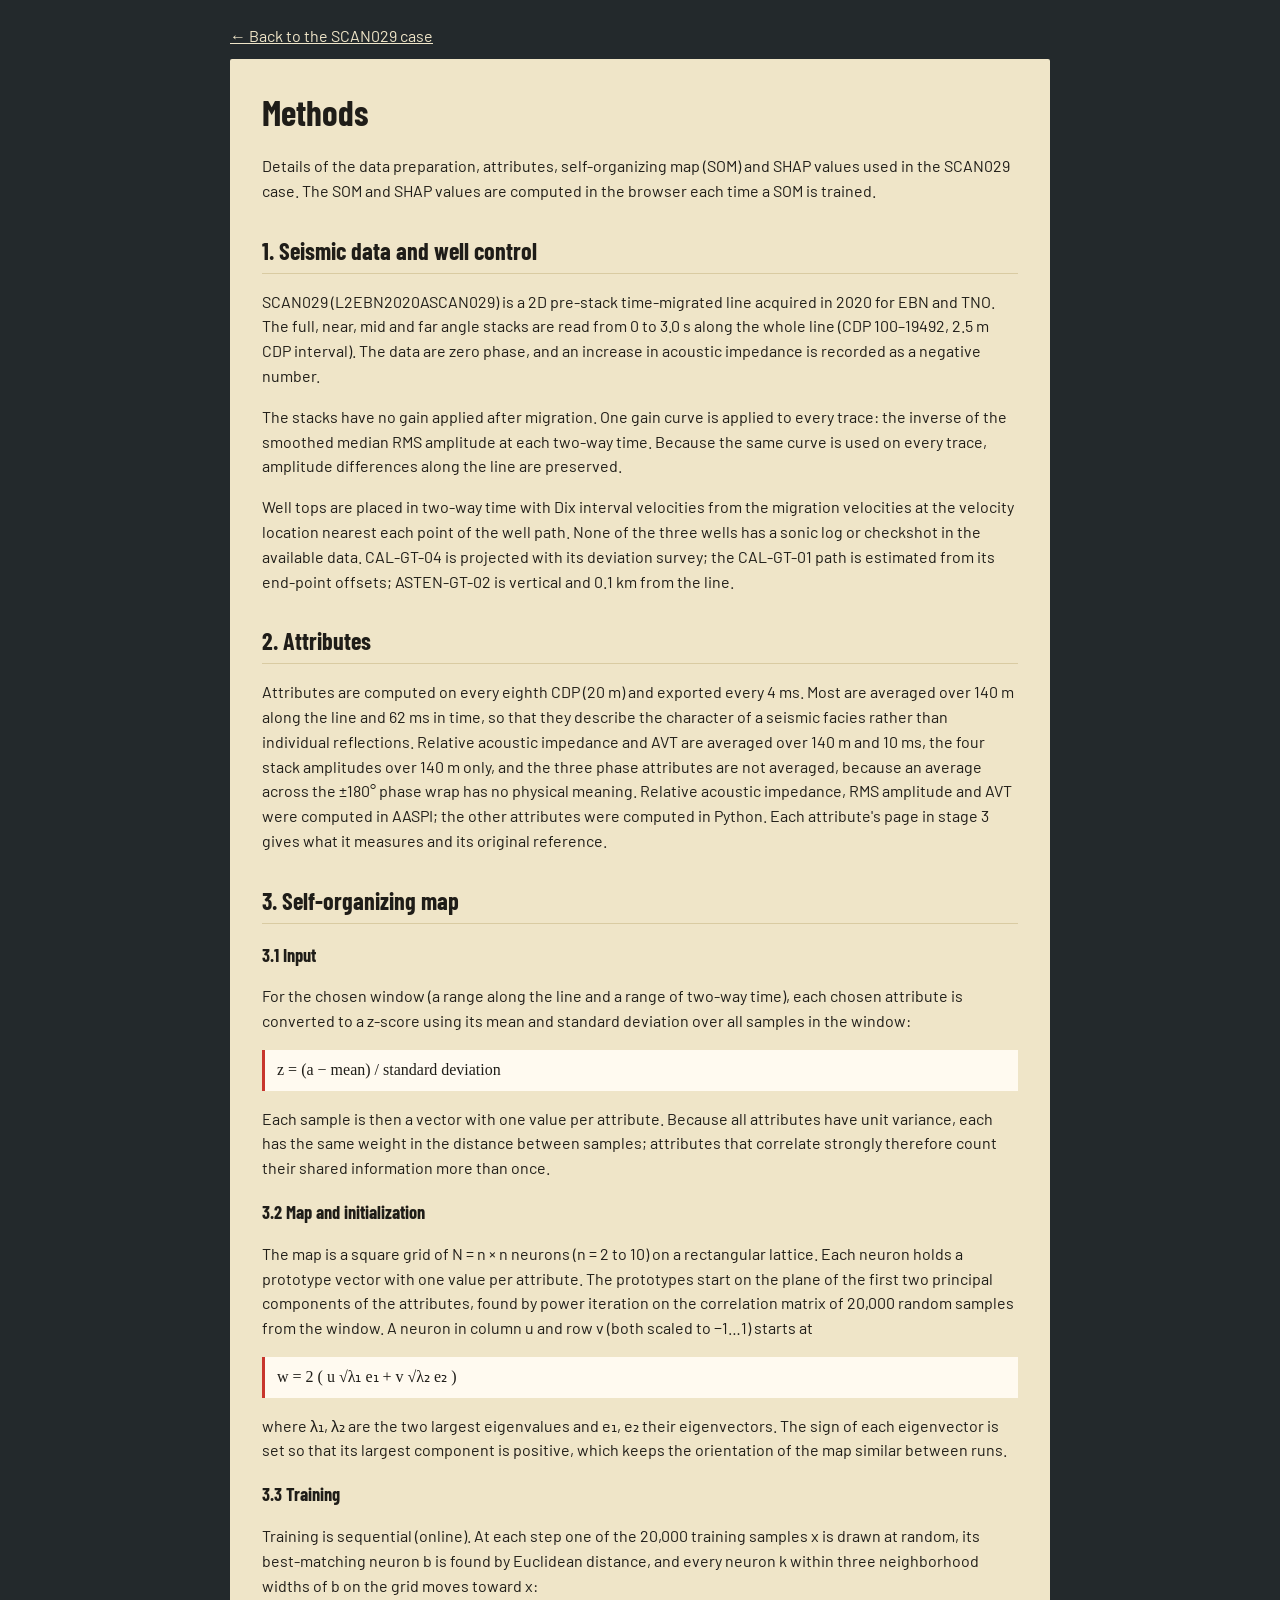
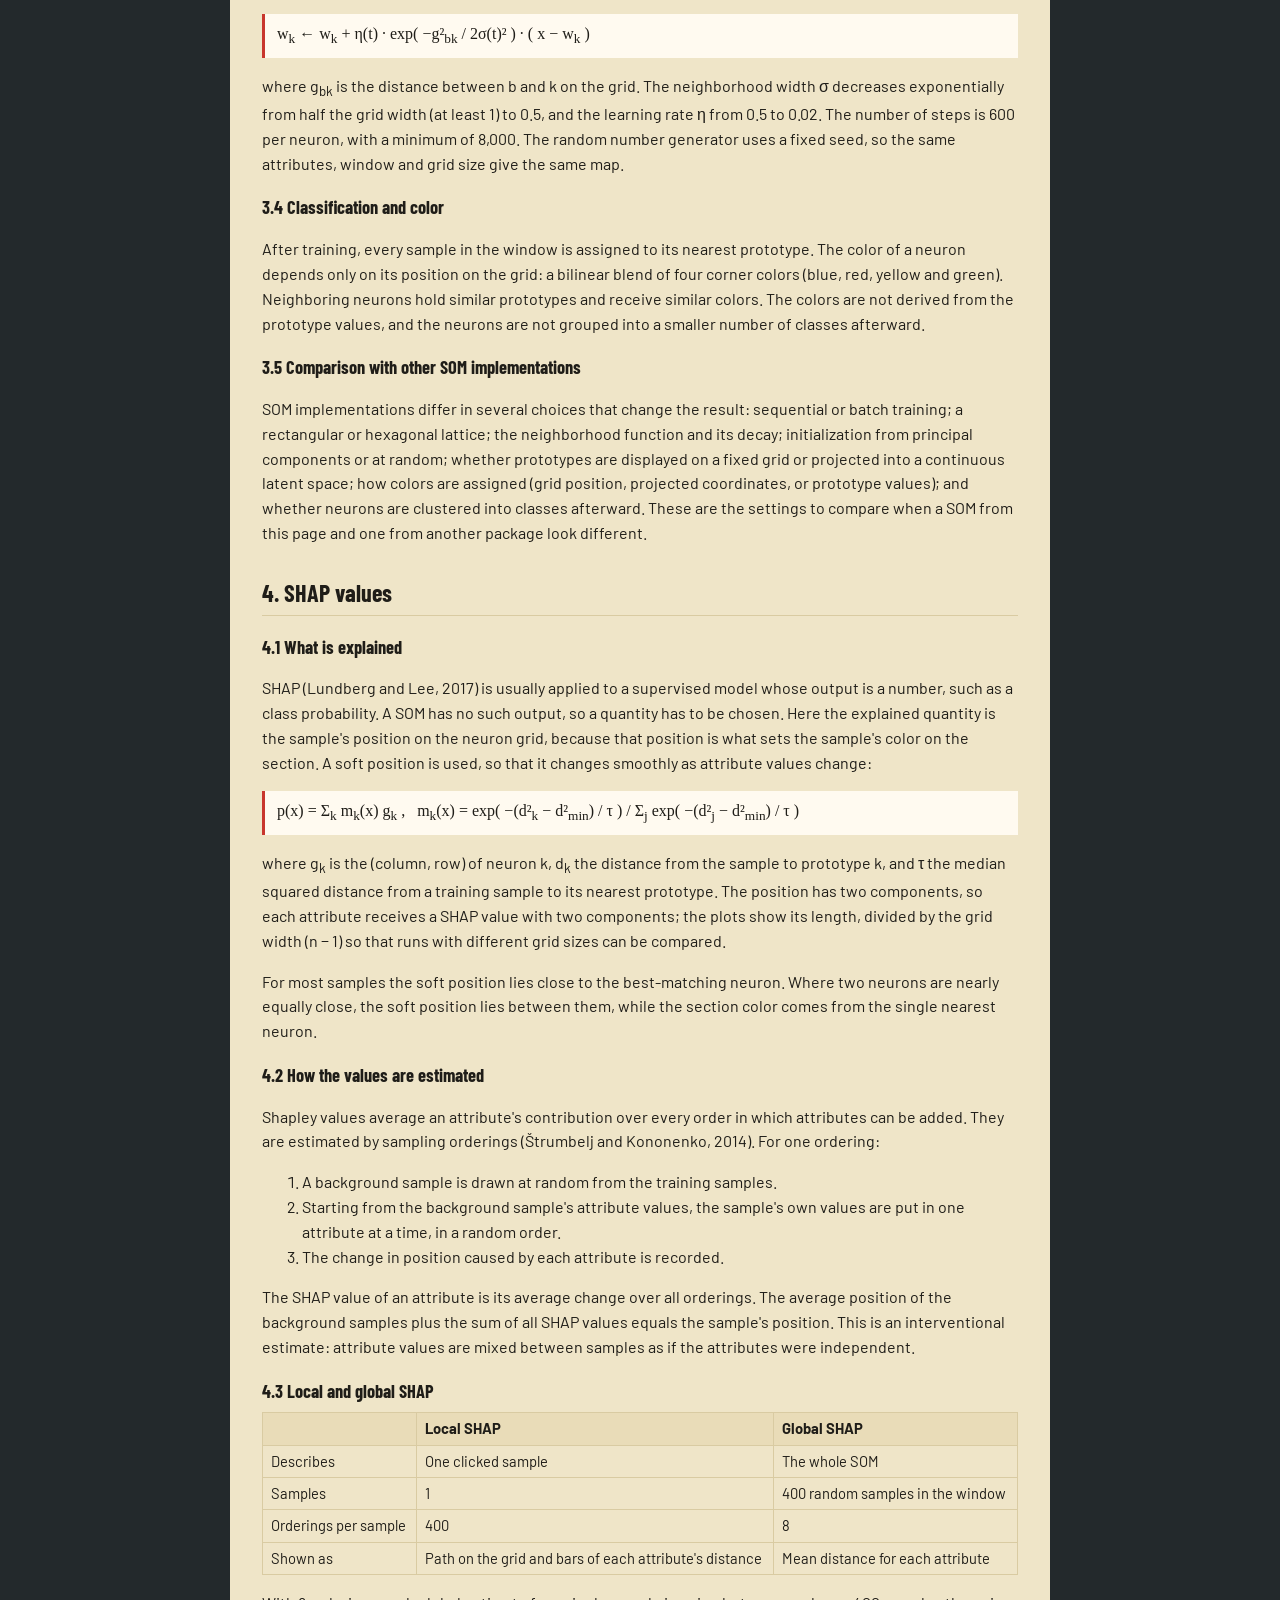
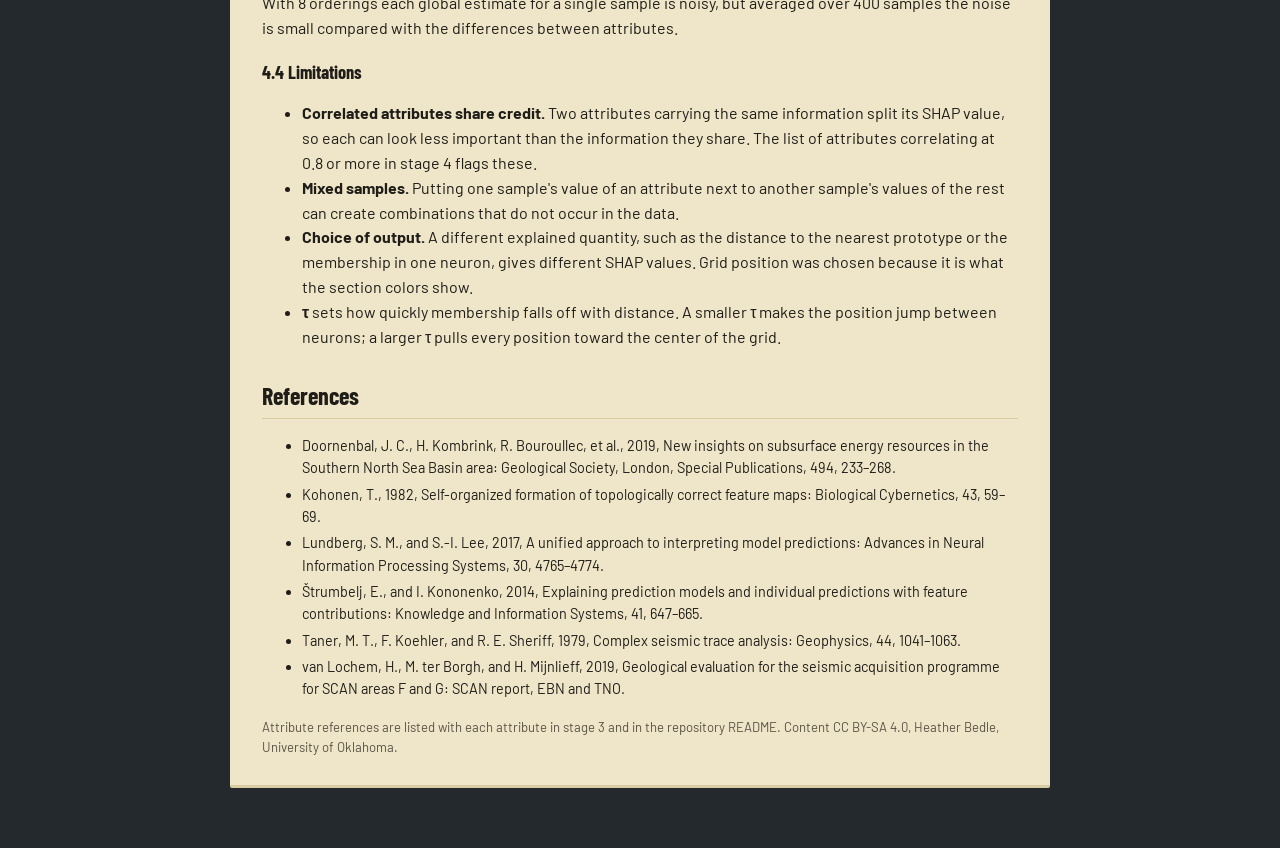
==== methods.html @ 51b0267d "Add files via upload" ====
<!doctype html>
<html lang="en">
<head>
<meta charset="utf-8">
<meta name="viewport" content="width=device-width, initial-scale=1">
<title>Methods · The SCAN029 case</title>
<link rel="preconnect" href="https://fonts.googleapis.com">
<link rel="preconnect" href="https://fonts.gstatic.com" crossorigin>
<link href="https://fonts.googleapis.com/css2?family=Barlow+Condensed:wght@600;700&family=Barlow:wght@400;500;600&display=swap" rel="stylesheet">
<link rel="stylesheet" href="css/style.css">
<style>
  body{background:var(--board)}
  .methods-page{max-width:860px;margin:0 auto;padding:24px 20px 60px}
  .methods-page article{background:var(--paper);color:var(--ink);padding:28px 32px;border-radius:2px;border-bottom:3px solid var(--paper-edge)}
  .methods-page h1{font-family:var(--font-display);font-size:2.2rem;margin:0 0 4px}
  .methods-page h2{font-family:var(--font-display);font-size:1.5rem;margin:30px 0 8px;border-bottom:1px solid var(--paper-edge);padding-bottom:4px}
  .methods-page h3{font-family:var(--font-display);font-size:1.15rem;margin:18px 0 4px}
  .methods-page p,.methods-page li{line-height:1.55}
  .methods-page .eq{font-family:Georgia,serif;background:#fffaf0;border-left:3px solid var(--thread);padding:8px 12px;margin:8px 0;overflow-x:auto}
  .methods-page table{border-collapse:collapse;width:100%;margin:8px 0;font-size:.92rem}
  .methods-page th,.methods-page td{border:1px solid var(--paper-edge);padding:5px 8px;text-align:left;vertical-align:top}
  .methods-page th{background:#e9dcb8}
  .methods-page .back{color:var(--paper);display:inline-block;margin-bottom:12px}
  .methods-page .refs li{font-size:.9rem;margin-bottom:4px}
</style>
</head>
<body>
<main class="methods-page">
<a class="back" href="index.html">← Back to the SCAN029 case</a>
<article>
<h1>Methods</h1>
<p>Details of the data preparation, attributes, self-organizing map (SOM) and SHAP values used in the SCAN029 case. The SOM and SHAP values are computed in the browser each time a SOM is trained.</p>

<h2>1. Seismic data and well control</h2>
<p>SCAN029 (L2EBN2020ASCAN029) is a 2D pre-stack time-migrated line acquired in 2020 for EBN and TNO. The full, near, mid and far angle stacks are read from 0 to 3.0 s along the whole line (CDP 100–19492, 2.5 m CDP interval). The data are zero phase, and an increase in acoustic impedance is recorded as a negative number.</p>
<p>The stacks have no gain applied after migration. One gain curve is applied to every trace: the inverse of the smoothed median RMS amplitude at each two-way time. Because the same curve is used on every trace, amplitude differences along the line are preserved.</p>
<p>Well tops are placed in two-way time with Dix interval velocities from the migration velocities at the velocity location nearest each point of the well path. None of the three wells has a sonic log or checkshot in the available data. CAL-GT-04 is projected with its deviation survey; the CAL-GT-01 path is estimated from its end-point offsets; ASTEN-GT-02 is vertical and 0.1 km from the line.</p>

<h2>2. Attributes</h2>
<p>Attributes are computed on every eighth CDP (20 m) and exported every 4 ms. Most are averaged over 140 m along the line and 62 ms in time, so that they describe the character of a seismic facies rather than individual reflections. Relative acoustic impedance and AVT are averaged over 140 m and 10 ms, the four stack amplitudes over 140 m only, and the three phase attributes are not averaged, because an average across the ±180° phase wrap has no physical meaning. Relative acoustic impedance, RMS amplitude and AVT were computed in AASPI; the other attributes were computed in Python. Each attribute's page in stage 3 gives what it measures and its original reference.</p>

<h2>3. Self-organizing map</h2>
<h3>3.1 Input</h3>
<p>For the chosen window (a range along the line and a range of two-way time), each chosen attribute is converted to a z-score using its mean and standard deviation over all samples in the window:</p>
<p class="eq">z = (a − mean) / standard deviation</p>
<p>Each sample is then a vector with one value per attribute. Because all attributes have unit variance, each has the same weight in the distance between samples; attributes that correlate strongly therefore count their shared information more than once.</p>

<h3>3.2 Map and initialization</h3>
<p>The map is a square grid of N = n × n neurons (n = 2 to 10) on a rectangular lattice. Each neuron holds a prototype vector with one value per attribute. The prototypes start on the plane of the first two principal components of the attributes, found by power iteration on the correlation matrix of 20,000 random samples from the window. A neuron in column u and row v (both scaled to −1…1) starts at</p>
<p class="eq">w = 2 ( u √λ₁ e₁ + v √λ₂ e₂ )</p>
<p>where λ₁, λ₂ are the two largest eigenvalues and e₁, e₂ their eigenvectors. The sign of each eigenvector is set so that its largest component is positive, which keeps the orientation of the map similar between runs.</p>

<h3>3.3 Training</h3>
<p>Training is sequential (online). At each step one of the 20,000 training samples x is drawn at random, its best-matching neuron b is found by Euclidean distance, and every neuron k within three neighborhood widths of b on the grid moves toward x:</p>
<p class="eq">w<sub>k</sub> ← w<sub>k</sub> + η(t) · exp( −g²<sub>bk</sub> / 2σ(t)² ) · ( x − w<sub>k</sub> )</p>
<p>where g<sub>bk</sub> is the distance between b and k on the grid. The neighborhood width σ decreases exponentially from half the grid width (at least 1) to 0.5, and the learning rate η from 0.5 to 0.02. The number of steps is 600 per neuron, with a minimum of 8,000. The random number generator uses a fixed seed, so the same attributes, window and grid size give the same map.</p>

<h3>3.4 Classification and color</h3>
<p>After training, every sample in the window is assigned to its nearest prototype. The color of a neuron depends only on its position on the grid: a bilinear blend of four corner colors (blue, red, yellow and green). Neighboring neurons hold similar prototypes and receive similar colors. The colors are not derived from the prototype values, and the neurons are not grouped into a smaller number of classes afterward.</p>

<h3>3.5 Comparison with other SOM implementations</h3>
<p>SOM implementations differ in several choices that change the result: sequential or batch training; a rectangular or hexagonal lattice; the neighborhood function and its decay; initialization from principal components or at random; whether prototypes are displayed on a fixed grid or projected into a continuous latent space; how colors are assigned (grid position, projected coordinates, or prototype values); and whether neurons are clustered into classes afterward. These are the settings to compare when a SOM from this page and one from another package look different.</p>

<h2>4. SHAP values</h2>
<h3>4.1 What is explained</h3>
<p>SHAP (Lundberg and Lee, 2017) is usually applied to a supervised model whose output is a number, such as a class probability. A SOM has no such output, so a quantity has to be chosen. Here the explained quantity is the sample's position on the neuron grid, because that position is what sets the sample's color on the section. A soft position is used, so that it changes smoothly as attribute values change:</p>
<p class="eq">p(x) = Σ<sub>k</sub> m<sub>k</sub>(x) g<sub>k</sub> ,&nbsp;&nbsp; m<sub>k</sub>(x) = exp( −(d²<sub>k</sub> − d²<sub>min</sub>) / τ ) / Σ<sub>j</sub> exp( −(d²<sub>j</sub> − d²<sub>min</sub>) / τ )</p>
<p>where g<sub>k</sub> is the (column, row) of neuron k, d<sub>k</sub> the distance from the sample to prototype k, and τ the median squared distance from a training sample to its nearest prototype. The position has two components, so each attribute receives a SHAP value with two components; the plots show its length, divided by the grid width (n − 1) so that runs with different grid sizes can be compared.</p>
<p>For most samples the soft position lies close to the best-matching neuron. Where two neurons are nearly equally close, the soft position lies between them, while the section color comes from the single nearest neuron.</p>

<h3>4.2 How the values are estimated</h3>
<p>Shapley values average an attribute's contribution over every order in which attributes can be added. They are estimated by sampling orderings (Štrumbelj and Kononenko, 2014). For one ordering:</p>
<ol>
  <li>A background sample is drawn at random from the training samples.</li>
  <li>Starting from the background sample's attribute values, the sample's own values are put in one attribute at a time, in a random order.</li>
  <li>The change in position caused by each attribute is recorded.</li>
</ol>
<p>The SHAP value of an attribute is its average change over all orderings. The average position of the background samples plus the sum of all SHAP values equals the sample's position. This is an interventional estimate: attribute values are mixed between samples as if the attributes were independent.</p>

<h3>4.3 Local and global SHAP</h3>
<table>
  <tr><th></th><th>Local SHAP</th><th>Global SHAP</th></tr>
  <tr><td>Describes</td><td>One clicked sample</td><td>The whole SOM</td></tr>
  <tr><td>Samples</td><td>1</td><td>400 random samples in the window</td></tr>
  <tr><td>Orderings per sample</td><td>400</td><td>8</td></tr>
  <tr><td>Shown as</td><td>Path on the grid and bars of each attribute's distance</td><td>Mean distance for each attribute</td></tr>
</table>
<p>With 8 orderings each global estimate for a single sample is noisy, but averaged over 400 samples the noise is small compared with the differences between attributes.</p>

<h3>4.4 Limitations</h3>
<ul>
  <li><strong>Correlated attributes share credit.</strong> Two attributes carrying the same information split its SHAP value, so each can look less important than the information they share. The list of attributes correlating at 0.8 or more in stage 4 flags these.</li>
  <li><strong>Mixed samples.</strong> Putting one sample's value of an attribute next to another sample's values of the rest can create combinations that do not occur in the data.</li>
  <li><strong>Choice of output.</strong> A different explained quantity, such as the distance to the nearest prototype or the membership in one neuron, gives different SHAP values. Grid position was chosen because it is what the section colors show.</li>
  <li><strong>τ</strong> sets how quickly membership falls off with distance. A smaller τ makes the position jump between neurons; a larger τ pulls every position toward the center of the grid.</li>
</ul>

<h2>References</h2>
<ul class="refs">
  <li>Doornenbal, J. C., H. Kombrink, R. Bouroullec, et al., 2019, New insights on subsurface energy resources in the Southern North Sea Basin area: Geological Society, London, Special Publications, 494, 233–268.</li>
  <li>Kohonen, T., 1982, Self-organized formation of topologically correct feature maps: Biological Cybernetics, 43, 59–69.</li>
  <li>Lundberg, S. M., and S.-I. Lee, 2017, A unified approach to interpreting model predictions: Advances in Neural Information Processing Systems, 30, 4765–4774.</li>
  <li>Štrumbelj, E., and I. Kononenko, 2014, Explaining prediction models and individual predictions with feature contributions: Knowledge and Information Systems, 41, 647–665.</li>
  <li>Taner, M. T., F. Koehler, and R. E. Sheriff, 1979, Complex seismic trace analysis: Geophysics, 44, 1041–1063.</li>
  <li>van Lochem, H., M. ter Borgh, and H. Mijnlieff, 2019, Geological evaluation for the seismic acquisition programme for SCAN areas F and G: SCAN report, EBN and TNO.</li>
</ul>
<p class="small">Attribute references are listed with each attribute in stage 3 and in the repository README. Content CC BY-SA 4.0, Heather Bedle, University of Oklahoma.</p>
</article>
</main>
<script data-goatcounter="https://hbedle.goatcounter.com/count" async src="//gc.zgo.at/count.js"></script>
</body>
</html>
---- css/style.css ----
:root{
  --board:#23292c; --board-2:#2c3438; --line:#3b4549;
  --paper:#efe5c8; --paper-edge:#d9cba2; --ink:#1f1d18; --ink-soft:#5a5446;
  --thread:#c8362d; --chalk:#dfe6e9; --chalk-dim:#9fb0b6;
  --font-display:"Barlow Condensed","Arial Narrow",Arial,sans-serif;
  --font-body:"Barlow","Helvetica Neue",Arial,sans-serif;
}
*{box-sizing:border-box}
html,body{margin:0;background:var(--board);color:var(--chalk);font-family:var(--font-body);font-size:16px;line-height:1.45}
button,select,input{font:inherit}
[hidden]{display:none!important}
:focus-visible{outline:3px solid #ffd166;outline-offset:2px}

.bar{display:flex;flex-wrap:wrap;align-items:flex-end;justify-content:space-between;gap:12px 24px;padding:14px 20px 10px;border-bottom:1px solid var(--line)}
.case h1{font-family:var(--font-display);font-weight:700;font-size:2rem;line-height:1;margin:0;letter-spacing:.01em}
.case p{margin:4px 0 0;color:var(--chalk-dim);font-size:.95rem}
.stages{display:flex;flex-wrap:wrap;gap:8px}
.tag{position:relative;display:flex;align-items:center;gap:8px;padding:6px 14px 6px 8px;border:0;border-radius:3px 12px 12px 3px;
  background:var(--paper);color:var(--ink);font-family:var(--font-display);font-weight:600;font-size:1.1rem;cursor:pointer;opacity:.62}
.tag span{display:grid;place-items:center;width:1.5em;height:1.5em;border-radius:50%;background:var(--ink);color:var(--paper);font-size:.9rem}
.tag[aria-current="true"]{opacity:1;box-shadow:0 0 0 2px var(--thread)}
.tag[aria-current="true"] span{background:var(--thread)}
.tag:disabled{cursor:not-allowed;opacity:.3}

.board{display:grid;grid-template-columns:minmax(0,1fr) 300px;gap:16px;padding:14px 20px}
.exhibit{min-width:0}
.viewbar{display:flex;flex-wrap:wrap;gap:8px 16px;align-items:center;margin-bottom:8px}
.seg{display:inline-flex;border:1px solid var(--line);border-radius:6px;overflow:hidden}
.seg button{background:transparent;color:var(--chalk);border:0;padding:5px 12px;cursor:pointer}
.seg button[aria-pressed="true"]{background:var(--chalk);color:var(--board)}
.readout{color:var(--chalk-dim);font-size:.9rem;font-variant-numeric:tabular-nums}
.canvaswrap{position:relative;width:100%;aspect-ratio:16/8.2;background:#111}
#section{position:absolute;inset:0;width:100%;height:100%;cursor:crosshair}

.notes{display:flex;flex-direction:column;gap:14px}
.card{position:relative;background:var(--paper);color:var(--ink);padding:18px 16px 14px;border-radius:2px;border-bottom:3px solid var(--paper-edge)}
.card::before{content:"";position:absolute;top:-6px;left:50%;width:12px;height:12px;margin-left:-6px;border-radius:50%;background:var(--thread);box-shadow:0 2px 0 rgba(0,0,0,.35)}
.card h2{font-family:var(--font-display);font-weight:700;font-size:1.5rem;line-height:1.1;margin:0 0 10px}
.card h3{font-family:var(--font-display);font-weight:600;font-size:1.1rem;margin:14px 0 4px}
.card fieldset{border:0;margin:0 0 10px;padding:0;display:grid;gap:4px}
.card label{display:flex;gap:8px;align-items:center}
.card .field{display:grid;gap:4px;margin:8px 0}
.card select{width:100%;padding:5px;border:1px solid var(--ink-soft);background:#fffaf0;color:var(--ink);border-radius:3px}
.card input[type=range]{width:100%;accent-color:var(--thread)}
.big{width:100%;padding:8px;border:2px solid var(--ink);background:transparent;color:var(--ink);border-radius:3px;cursor:pointer;font-weight:600}
.big[aria-pressed="true"]{background:var(--ink);color:var(--paper)}
.small{font-size:.82rem;color:var(--ink-soft);margin:6px 0 0}
.explain{margin:8px 0}
.explain dt{font-weight:600;margin-top:8px}
.explain dd{margin:2px 0 0}
#wiggle,#colorbar{display:block;width:100%;height:auto}
.term{border:0;padding:0;background:none;color:inherit;font:inherit;text-decoration:underline dotted;text-underline-offset:3px;cursor:help}

.presets{display:grid;gap:4px;margin-bottom:6px}
.presets button{text-align:left;padding:6px 8px;border:1px solid var(--ink-soft);background:transparent;color:var(--ink);border-radius:3px;cursor:pointer}
.presets button[aria-checked="true"]{background:var(--ink);color:var(--paper)}
.presets small{display:block;font-size:.75rem;opacity:.8}
.legend{display:grid;gap:6px;margin:8px 0}
.legend .row{display:grid;grid-template-columns:18px 1fr;gap:8px;align-items:center}
.legend .sw{width:18px;height:18px;border-radius:2px}
.legend canvas{width:100%;height:auto;display:block}

.glossary{position:fixed;z-index:10;max-width:320px;background:var(--paper);color:var(--ink);padding:14px 16px;border-radius:3px;box-shadow:0 8px 24px rgba(0,0,0,.45)}
.glossary h3{font-family:var(--font-display);margin:0 0 6px;font-size:1.2rem}
.glossary p{margin:0}
.glossary .close{position:absolute;top:4px;right:8px;border:0;background:none;font-size:1.3rem;cursor:pointer;color:var(--ink)}
.foot{padding:8px 20px 18px;color:var(--chalk-dim);font-size:.8rem}

@media (max-width:900px){
  .board{grid-template-columns:1fr}
  .canvaswrap{aspect-ratio:4/3.4}
}

.row2{display:grid;grid-template-columns:1fr 1fr;gap:6px}
.pick{border-top:1px dashed var(--ink-soft);margin-top:12px;padding-top:4px}
#shapLocal,#shapGlobal,#shapBar{display:block;width:100%;height:auto;background:#fffaf0}

.checks{display:grid;gap:2px;margin-bottom:6px}
.checks .fam{font-weight:600;font-size:.8rem;color:var(--ink-soft);margin-top:6px;text-transform:uppercase;letter-spacing:.04em}
.checks label{font-size:.95rem}
.run{background:var(--thread);border-color:var(--thread);color:#fff;margin-top:6px}
.run:disabled{opacity:.5;cursor:wait}
.progress .bar{height:8px;background:#e0d4b0;border-radius:4px;overflow:hidden;margin-top:8px}
.progress .bar span{display:block;height:100%;width:0;background:var(--thread)}
#somGrid,#somGridVerdict,#shapPath{display:block;width:100%;height:auto;background:#fffaf0}
.runlog{display:grid;gap:4px}
.runlog button{text-align:left;padding:6px 8px;border:1px solid var(--ink-soft);background:transparent;color:var(--ink);border-radius:3px;cursor:pointer;font-size:.85rem}
.runlog button[aria-pressed="true"]{background:var(--ink);color:var(--paper)}
.runlog small{display:block;opacity:.8}
.warn{color:#9d0208}

.chips{display:inline-flex;flex-wrap:wrap;gap:6px}
.chips button{--chip:#fff;border:2px solid var(--chip);background:transparent;color:var(--chip);border-radius:14px;padding:3px 10px;font-size:.85rem;font-weight:600;cursor:pointer}
.chips button[aria-pressed="true"]{background:var(--chip);color:#1f1d18}
.chips button:last-child{--chip:#dfe6e9}

.job{flex:1 1 420px;max-width:760px;font-size:.85rem;line-height:1.35;color:var(--chalk);border-left:3px solid var(--thread);padding:2px 0 2px 10px;margin:0}
.job p{margin:0 0 2px}
.job strong{color:var(--paper)}

.seis{display:inline-flex;gap:6px;align-items:center;color:var(--chalk);font-size:.9rem}
.seis select{background:var(--board-2);color:var(--chalk);border:1px solid var(--line);border-radius:4px;padding:3px}
.seis .term{color:var(--chalk-dim)}

.card input[type=number]{width:100%;padding:4px;border:1px solid var(--ink-soft);background:#fffaf0;color:var(--ink);border-radius:3px}

.events{display:grid;gap:5px;margin:6px 0 10px}
.events button{text-align:left;padding:6px 8px;border:1px solid var(--ink-soft);background:transparent;color:var(--ink);border-radius:3px;cursor:pointer}
.events button[aria-pressed="true"]{background:var(--ink);color:var(--paper)}
.events b{display:block;font-family:var(--font-display);font-size:1rem}
.events small{display:block;font-size:.8rem;line-height:1.3}
.legend-groups{display:grid;gap:3px;margin:6px 0 10px;font-size:.78rem}
.legend-groups .grp{display:grid;grid-template-columns:46px 1fr;gap:6px;align-items:center}
.legend-groups span{display:block;text-align:center;font-weight:700;border-radius:2px;padding:1px 0;color:#10151a}
.ref{margin:8px 0 0}
.ref img{width:100%;height:auto;display:block;border:1px solid var(--paper-edge)}
.ref figcaption{font-size:.75rem;color:var(--ink-soft);margin-top:4px}

.term.help{display:block;margin:0 0 4px;font-size:.8rem;color:#9d0208;text-decoration:underline dotted}
.seg button:disabled{opacity:.5;cursor:default}
.glossary{max-width:380px}

.tag.methods{text-decoration:none;background:transparent;color:var(--paper);border:1px solid var(--paper-edge);opacity:1}
.foot a{color:var(--paper)}
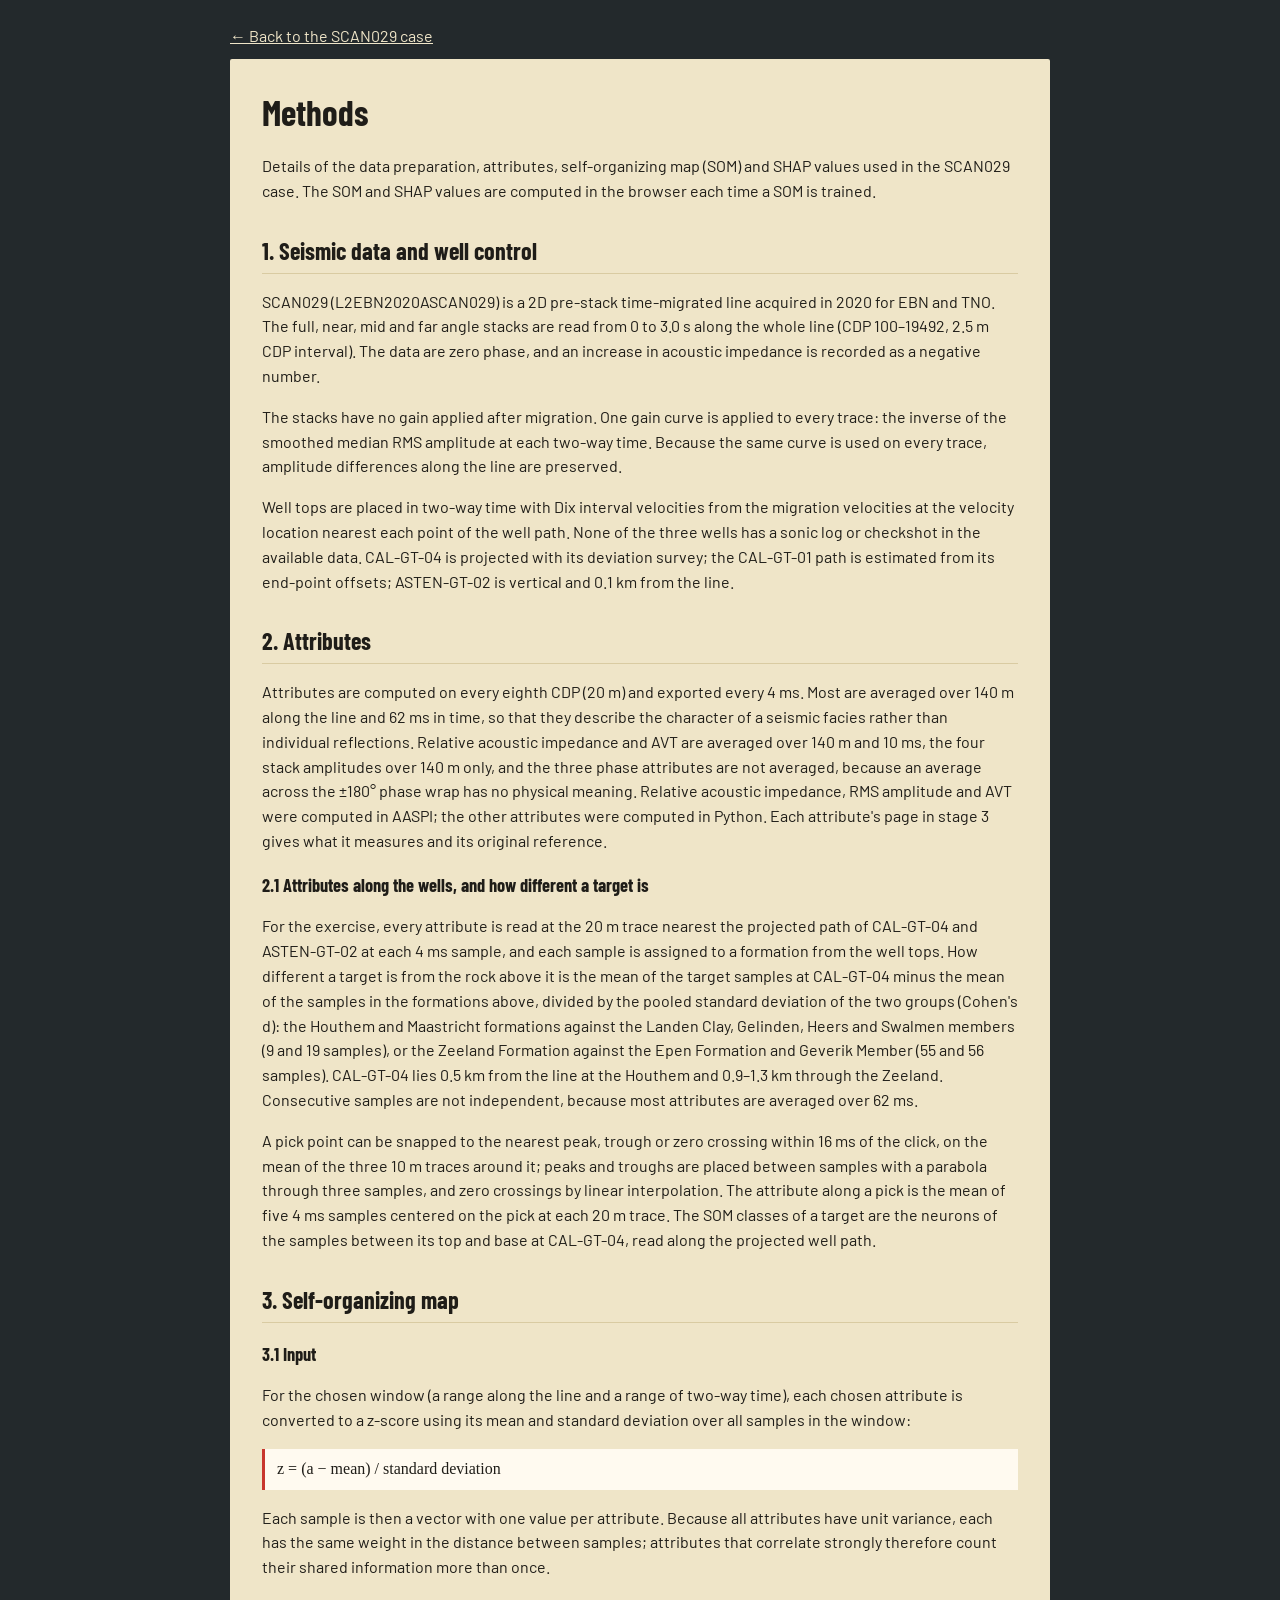
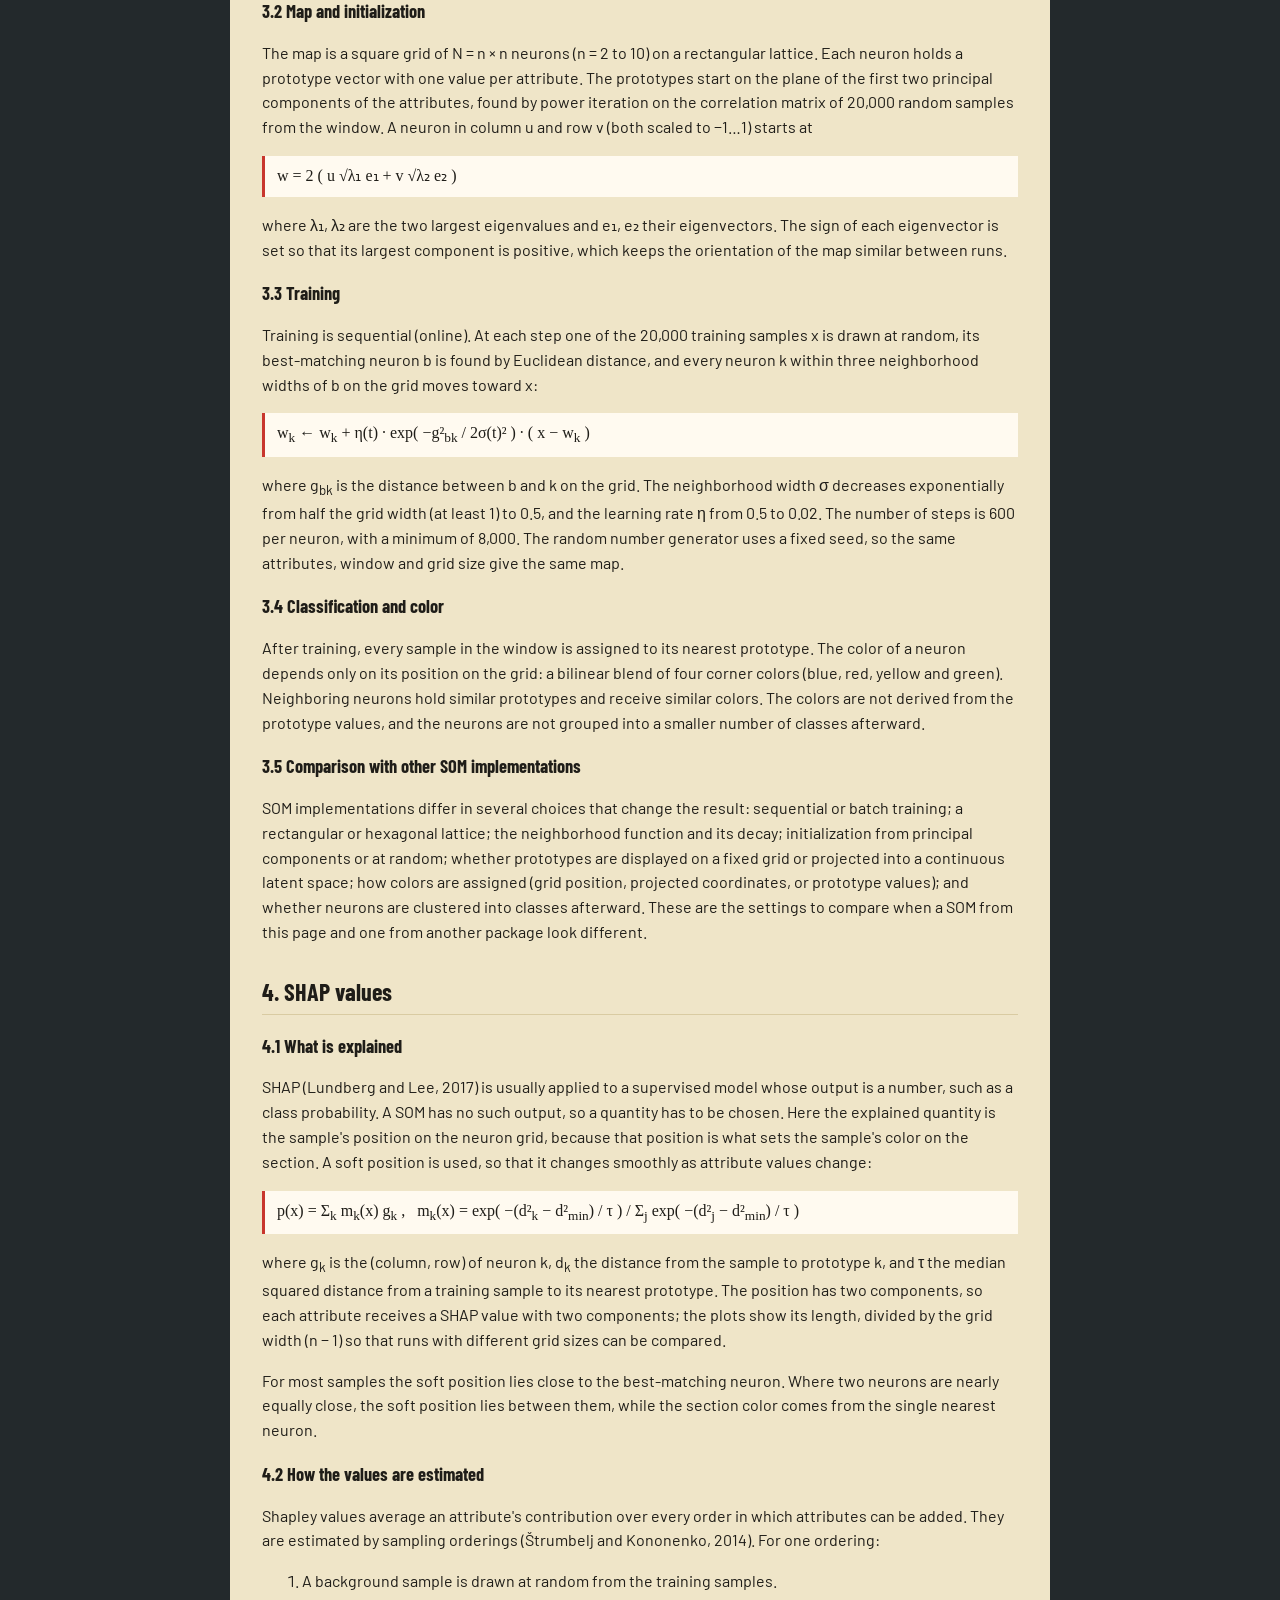
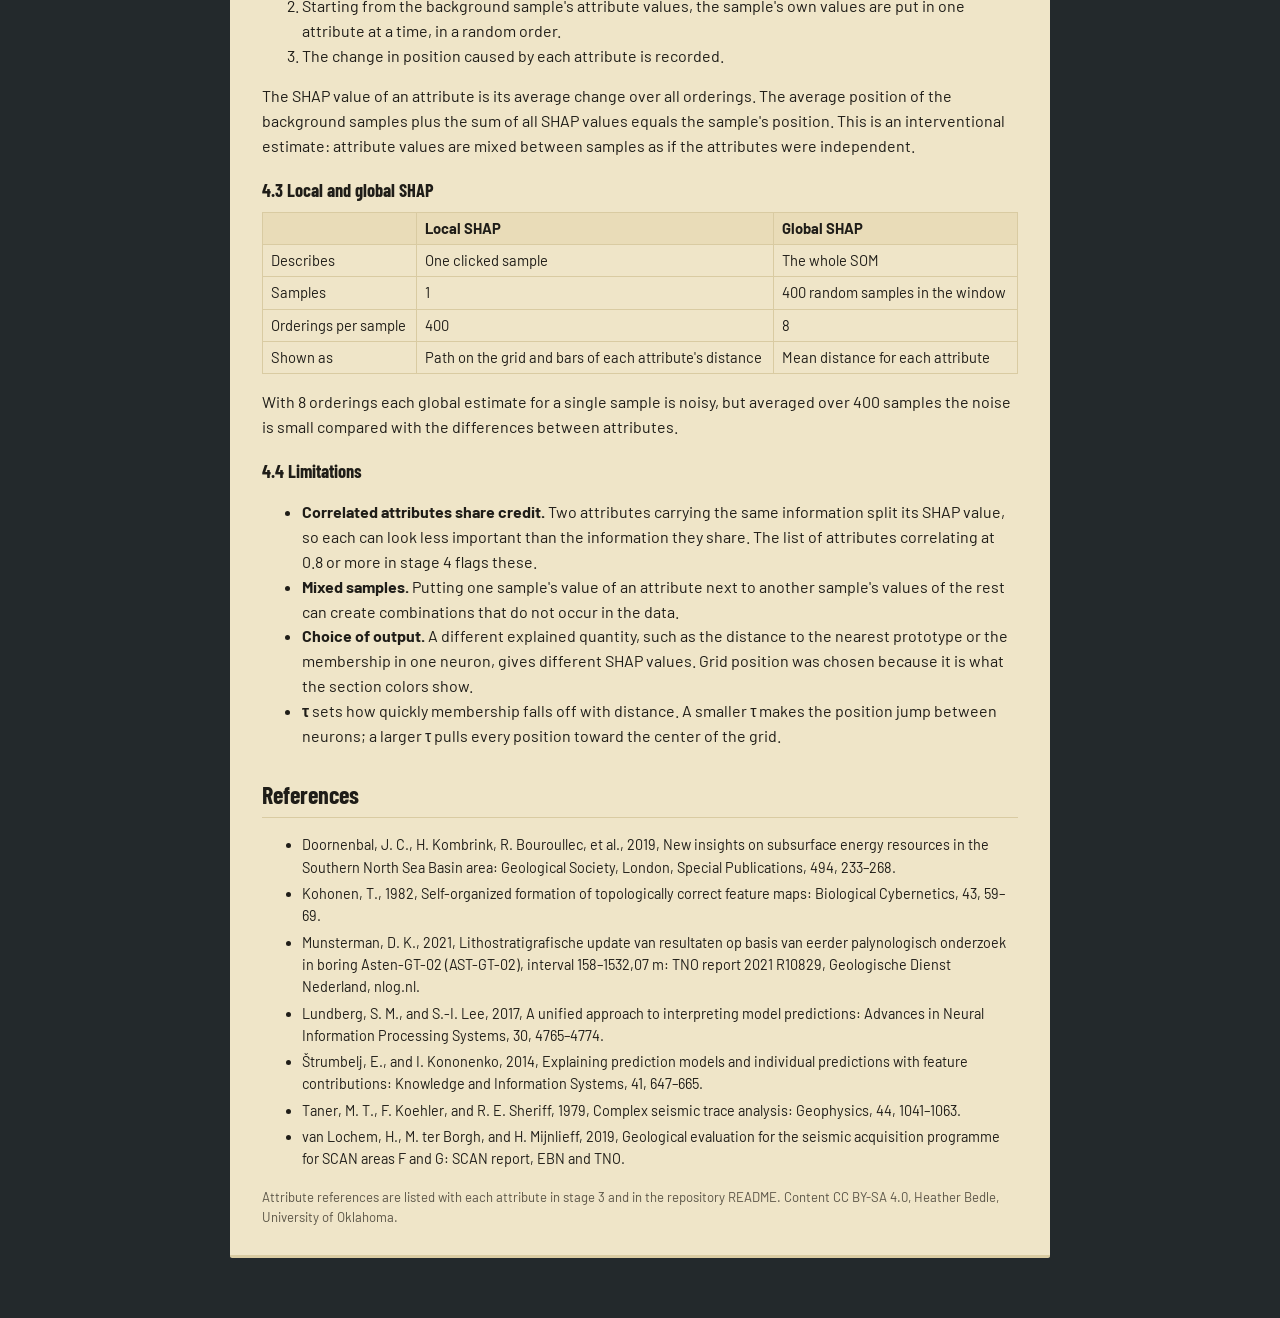
==== commit 0b15f710: "Add files via upload" ====
--- a/methods.html
+++ b/methods.html
@@ -38,6 +38,10 @@
 
 <h2>2. Attributes</h2>
 <p>Attributes are computed on every eighth CDP (20 m) and exported every 4 ms. Most are averaged over 140 m along the line and 62 ms in time, so that they describe the character of a seismic facies rather than individual reflections. Relative acoustic impedance and AVT are averaged over 140 m and 10 ms, the four stack amplitudes over 140 m only, and the three phase attributes are not averaged, because an average across the ±180° phase wrap has no physical meaning. Relative acoustic impedance, RMS amplitude and AVT were computed in AASPI; the other attributes were computed in Python. Each attribute's page in stage 3 gives what it measures and its original reference.</p>
+
+<h3>2.1 Attributes along the wells, and how different a target is</h3>
+<p>For the exercise, every attribute is read at the 20 m trace nearest the projected path of CAL-GT-04 and ASTEN-GT-02 at each 4 ms sample, and each sample is assigned to a formation from the well tops. How different a target is from the rock above it is the mean of the target samples at CAL-GT-04 minus the mean of the samples in the formations above, divided by the pooled standard deviation of the two groups (Cohen's d): the Houthem and Maastricht formations against the Landen Clay, Gelinden, Heers and Swalmen members (9 and 19 samples), or the Zeeland Formation against the Epen Formation and Geverik Member (55 and 56 samples). CAL-GT-04 lies 0.5 km from the line at the Houthem and 0.9–1.3 km through the Zeeland. Consecutive samples are not independent, because most attributes are averaged over 62 ms.</p>
+<p>A pick point can be snapped to the nearest peak, trough or zero crossing within 16 ms of the click, on the mean of the three 10 m traces around it; peaks and troughs are placed between samples with a parabola through three samples, and zero crossings by linear interpolation. The attribute along a pick is the mean of five 4 ms samples centered on the pick at each 20 m trace. The SOM classes of a target are the neurons of the samples between its top and base at CAL-GT-04, read along the projected well path.</p>
 
 <h2>3. Self-organizing map</h2>
 <h3>3.1 Input</h3>
@@ -99,6 +103,7 @@
 <ul class="refs">
   <li>Doornenbal, J. C., H. Kombrink, R. Bouroullec, et al., 2019, New insights on subsurface energy resources in the Southern North Sea Basin area: Geological Society, London, Special Publications, 494, 233–268.</li>
   <li>Kohonen, T., 1982, Self-organized formation of topologically correct feature maps: Biological Cybernetics, 43, 59–69.</li>
+  <li>Munsterman, D. K., 2021, Lithostratigrafische update van resultaten op basis van eerder palynologisch onderzoek in boring Asten-GT-02 (AST-GT-02), interval 158–1532,07 m: TNO report 2021 R10829, Geologische Dienst Nederland, nlog.nl.</li>
   <li>Lundberg, S. M., and S.-I. Lee, 2017, A unified approach to interpreting model predictions: Advances in Neural Information Processing Systems, 30, 4765–4774.</li>
   <li>Štrumbelj, E., and I. Kononenko, 2014, Explaining prediction models and individual predictions with feature contributions: Knowledge and Information Systems, 41, 647–665.</li>
   <li>Taner, M. T., F. Koehler, and R. E. Sheriff, 1979, Complex seismic trace analysis: Geophysics, 44, 1041–1063.</li>
--- a/css/style.css
+++ b/css/style.css
@@ -122,3 +122,32 @@
 
 .tag.methods{text-decoration:none;background:transparent;color:var(--paper);border:1px solid var(--paper-edge);opacity:1}
 .foot a{color:var(--paper)}
+
+/* ---------- three columns: exercise steps on the left, the section in the middle, the stage controls on the right ---------- */
+.board{grid-template-columns:260px minmax(0,1fr) 300px}
+.exercise-col{min-width:0;display:flex;flex-direction:column;gap:14px}
+.exercise-col .card{position:sticky;top:10px;max-height:calc(100vh - 20px);overflow-y:auto}
+.exercise-col .events button small{font-size:.78rem}
+.exercise summary{cursor:pointer;list-style:none}
+.exercise summary::-webkit-details-marker{display:none}
+.exercise summary h2{display:inline}
+.exercise summary::after{content:" ▾";font-size:1rem;color:var(--ink-soft)}
+.exercise[open] summary::after{content:" ▴"}
+.ex-seg{margin:2px 0 10px;border-color:var(--ink-soft)}
+.ex-seg button{color:var(--ink)}
+.ex-seg button[aria-pressed="true"]{background:var(--ink);color:var(--paper)}
+#revealReport p{margin:6px 0}
+#pickProfileWrap{margin-top:8px}
+#pickProfile{display:block;width:100%;height:150px;background:#fffaf0;border-radius:2px}
+.expanel{display:grid;grid-template-columns:minmax(0,1.3fr) minmax(0,1fr);gap:12px;margin-top:10px;color:var(--chalk)}
+.expanel h3{margin:0 0 4px;font-family:var(--font-display)}
+#exWell{display:block;width:100%;height:460px;background:#fffaf0;border-radius:2px}
+#exBars{display:block;width:100%;height:auto;background:#fffaf0;cursor:pointer}
+.expanel .term.help{color:var(--chalk)}
+@media (max-width:1250px){
+  .board{grid-template-columns:minmax(0,1fr) 300px}
+  .exercise-col{grid-column:1 / -1}
+  .exercise-col .card{position:static;max-height:none}
+}
+@media (max-width:900px){ .board{grid-template-columns:1fr} .expanel{grid-template-columns:1fr} }
+.expanel .small{color:var(--chalk-dim)}
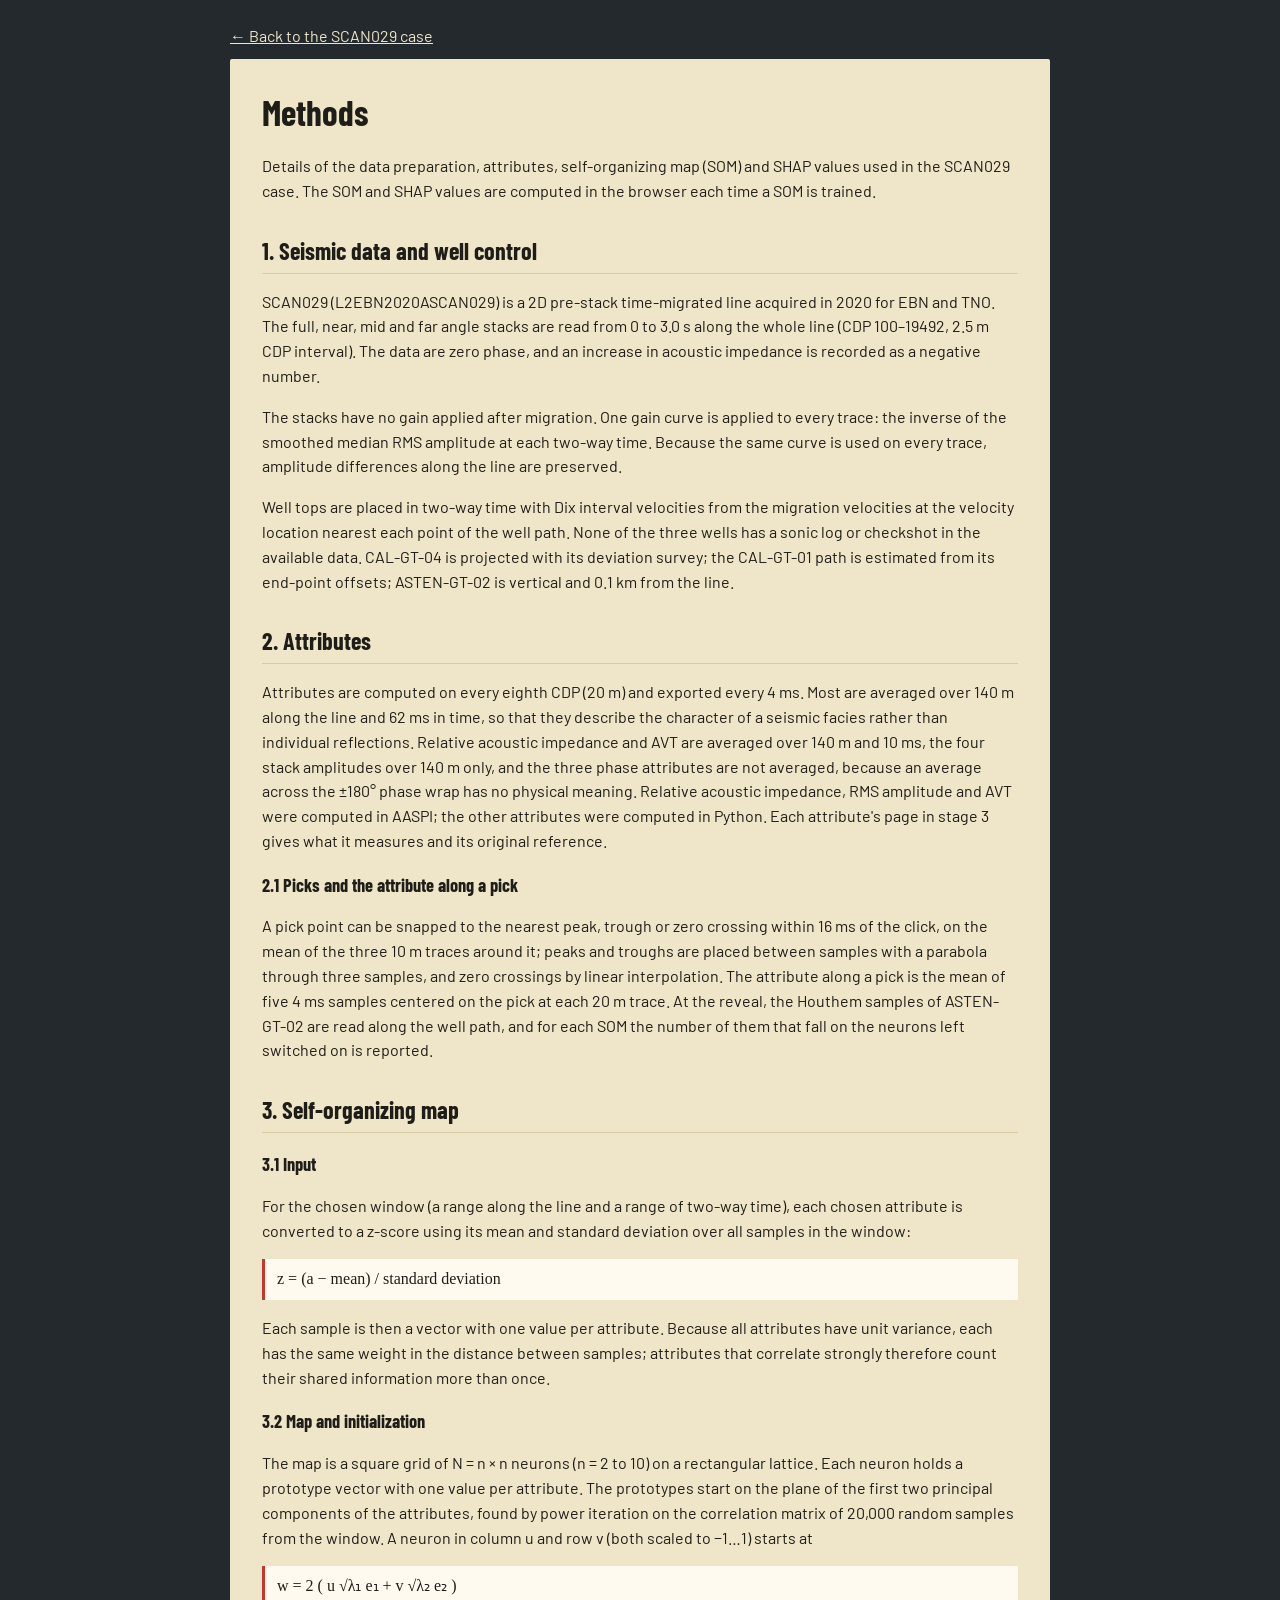
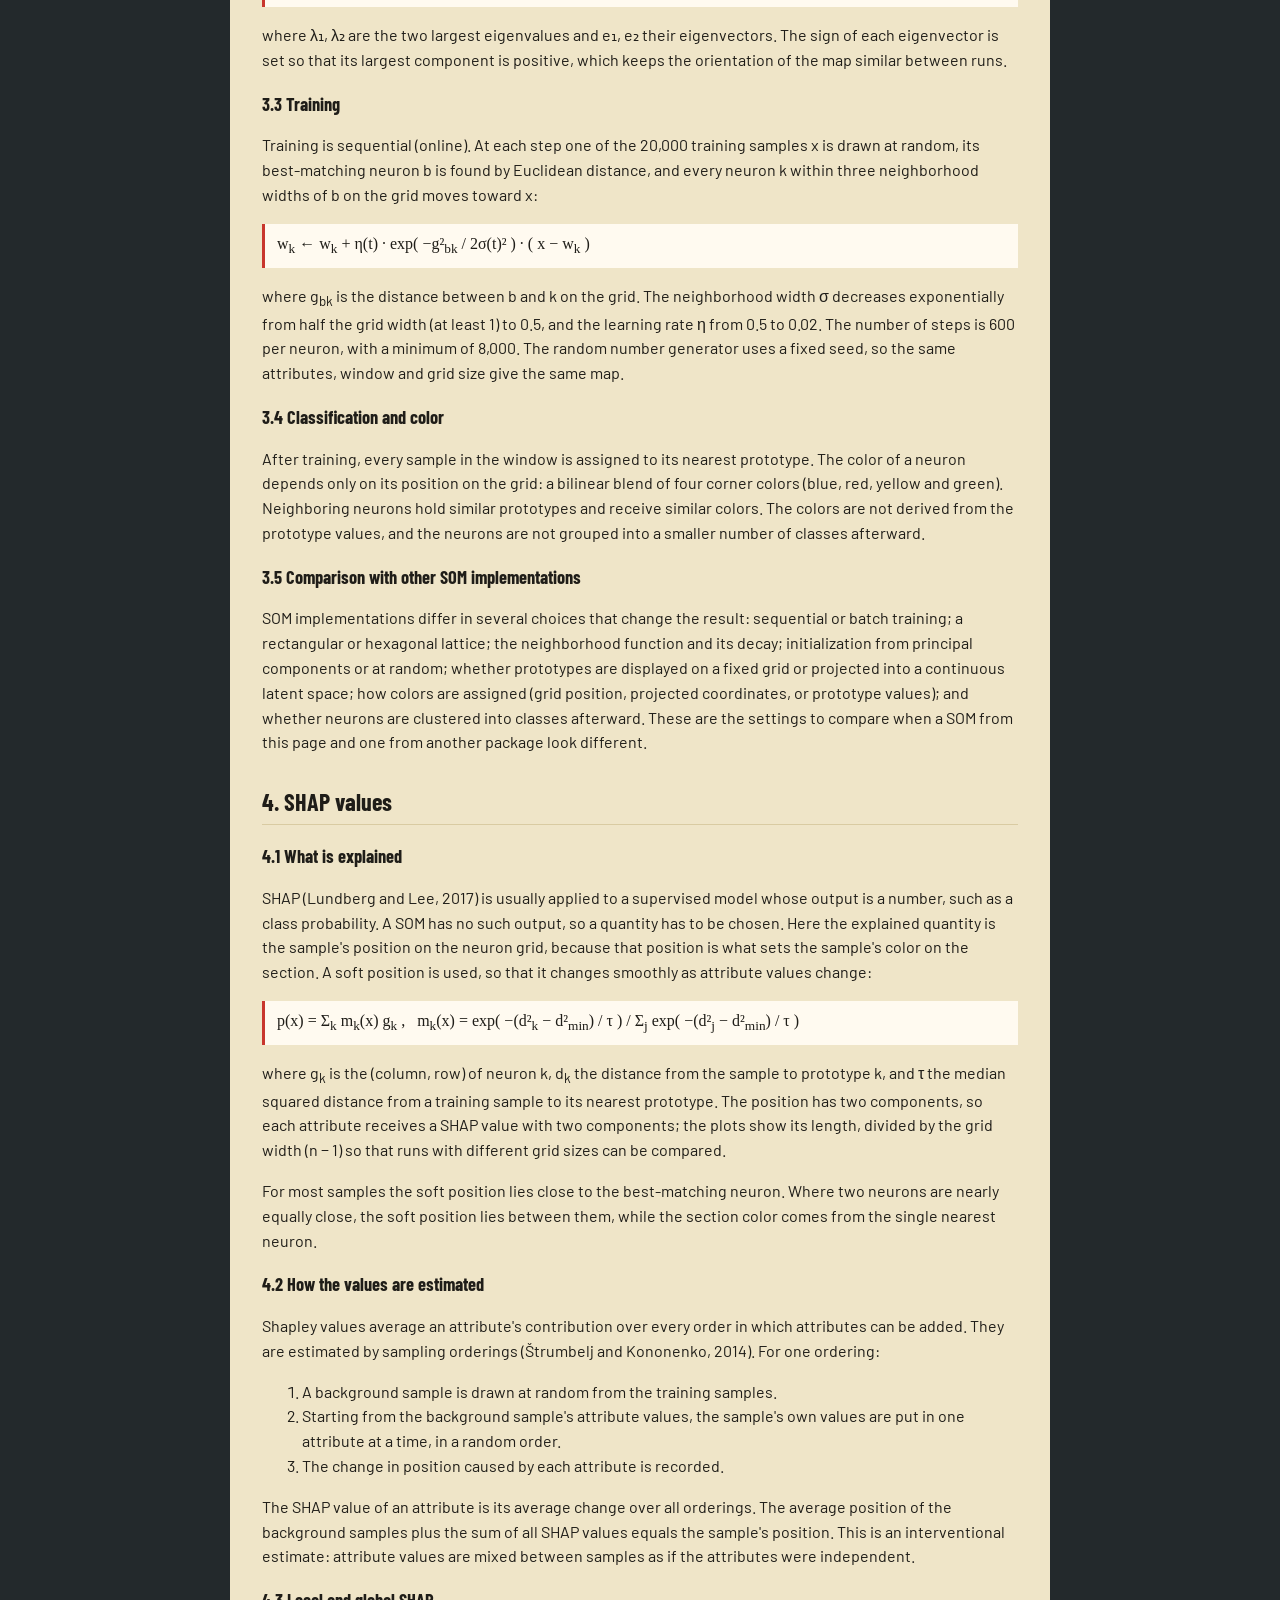
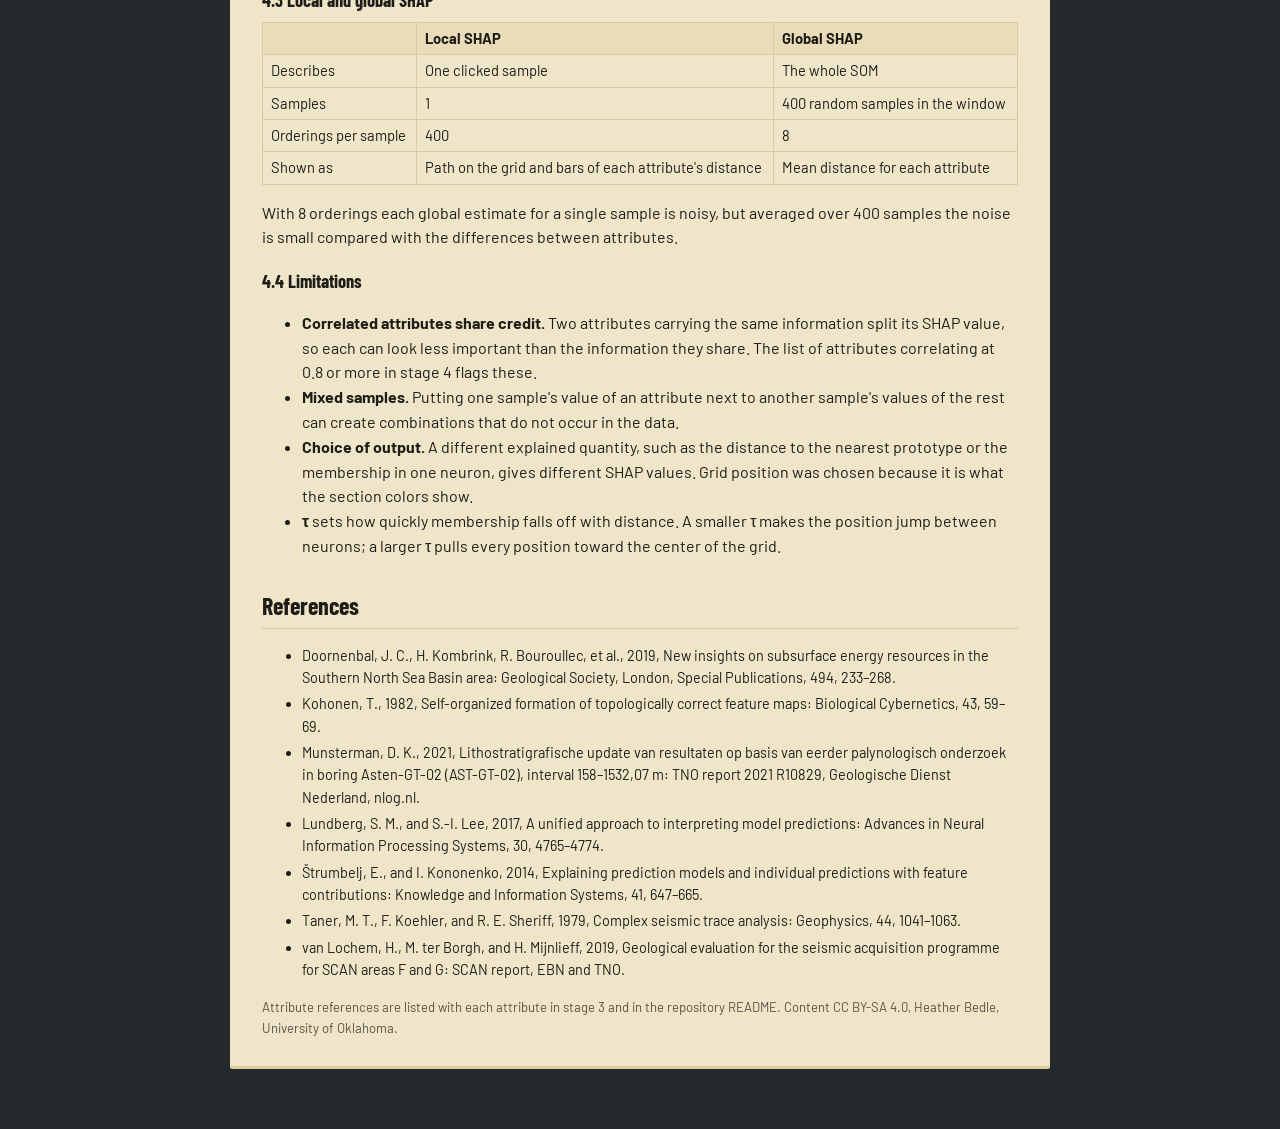
==== commit 08dcf3d0: "Add files via upload" ====
--- a/methods.html
+++ b/methods.html
@@ -39,9 +39,8 @@
 <h2>2. Attributes</h2>
 <p>Attributes are computed on every eighth CDP (20 m) and exported every 4 ms. Most are averaged over 140 m along the line and 62 ms in time, so that they describe the character of a seismic facies rather than individual reflections. Relative acoustic impedance and AVT are averaged over 140 m and 10 ms, the four stack amplitudes over 140 m only, and the three phase attributes are not averaged, because an average across the ±180° phase wrap has no physical meaning. Relative acoustic impedance, RMS amplitude and AVT were computed in AASPI; the other attributes were computed in Python. Each attribute's page in stage 3 gives what it measures and its original reference.</p>
 
-<h3>2.1 Attributes along the wells, and how different a target is</h3>
-<p>For the exercise, every attribute is read at the 20 m trace nearest the projected path of CAL-GT-04 and ASTEN-GT-02 at each 4 ms sample, and each sample is assigned to a formation from the well tops. How different a target is from the rock above it is the mean of the target samples at CAL-GT-04 minus the mean of the samples in the formations above, divided by the pooled standard deviation of the two groups (Cohen's d): the Houthem and Maastricht formations against the Landen Clay, Gelinden, Heers and Swalmen members (9 and 19 samples), or the Zeeland Formation against the Epen Formation and Geverik Member (55 and 56 samples). CAL-GT-04 lies 0.5 km from the line at the Houthem and 0.9–1.3 km through the Zeeland. Consecutive samples are not independent, because most attributes are averaged over 62 ms.</p>
-<p>A pick point can be snapped to the nearest peak, trough or zero crossing within 16 ms of the click, on the mean of the three 10 m traces around it; peaks and troughs are placed between samples with a parabola through three samples, and zero crossings by linear interpolation. The attribute along a pick is the mean of five 4 ms samples centered on the pick at each 20 m trace. The SOM classes of a target are the neurons of the samples between its top and base at CAL-GT-04, read along the projected well path.</p>
+<h3>2.1 Picks and the attribute along a pick</h3>
+<p>A pick point can be snapped to the nearest peak, trough or zero crossing within 16 ms of the click, on the mean of the three 10 m traces around it; peaks and troughs are placed between samples with a parabola through three samples, and zero crossings by linear interpolation. The attribute along a pick is the mean of five 4 ms samples centered on the pick at each 20 m trace. At the reveal, the Houthem samples of ASTEN-GT-02 are read along the well path, and for each SOM the number of them that fall on the neurons left switched on is reported.</p>
 
 <h2>3. Self-organizing map</h2>
 <h3>3.1 Input</h3>
